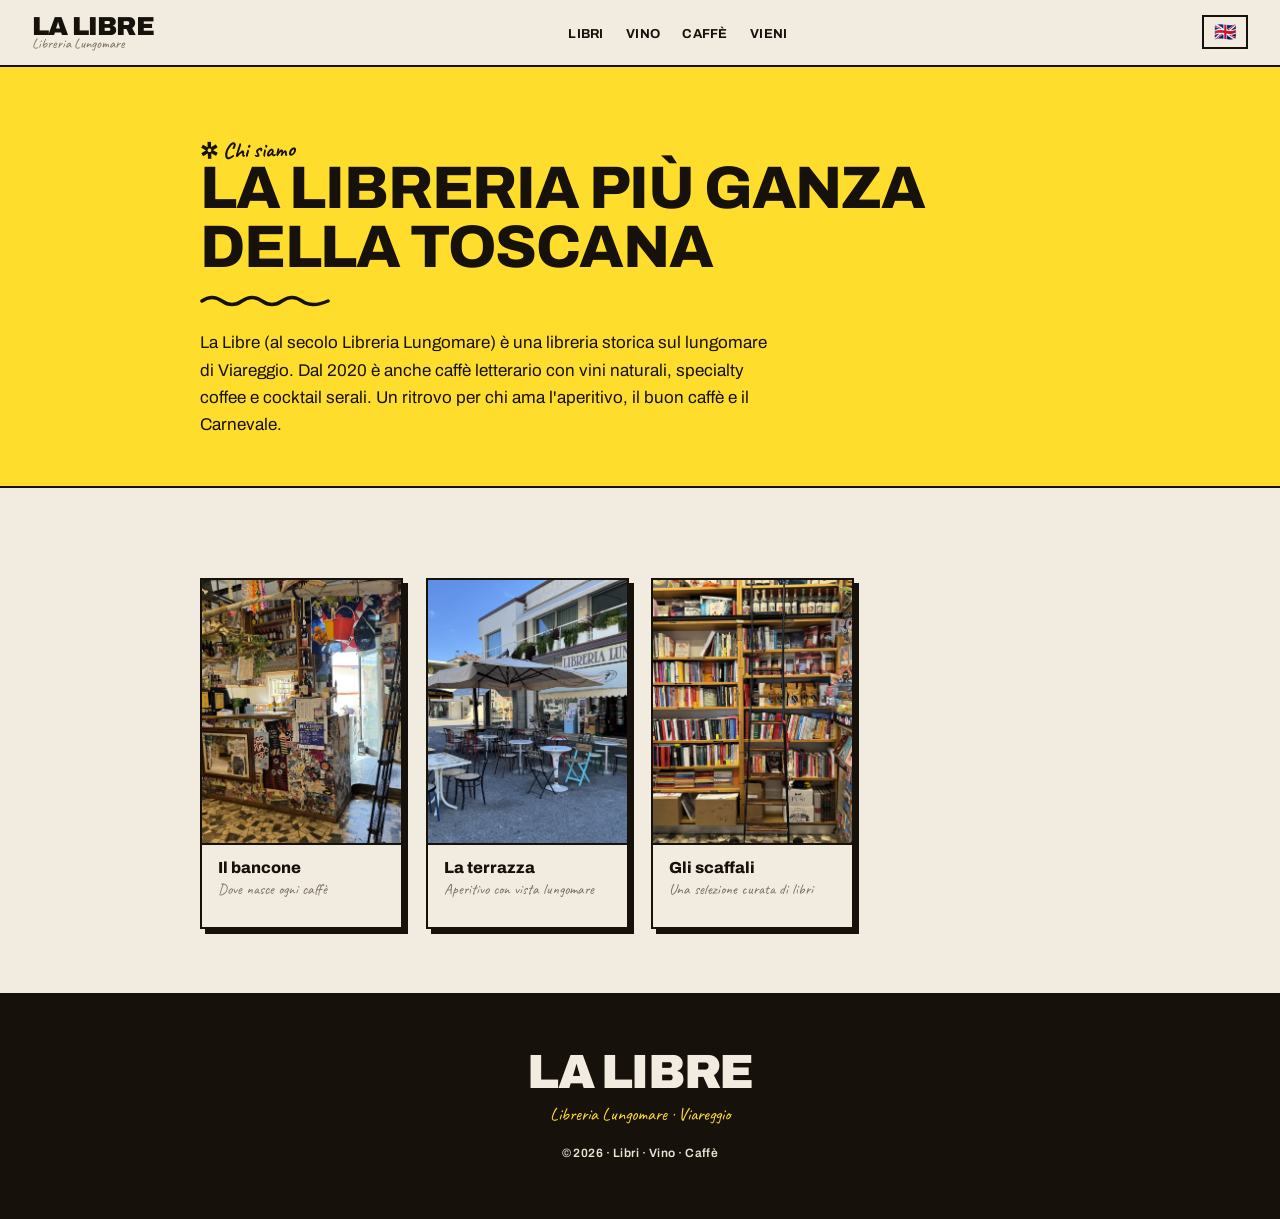
==== about.html @ 689006fd "Change style" ====
<!DOCTYPE html>
<html lang="it">
<head>
  <meta charset="UTF-8" />
  <meta name="viewport" content="width=device-width, initial-scale=1.0" />
  <title>Chi siamo — La Libre · Viareggio</title>
  <meta name="description" content="Scopri La Libre, libreria storica e caffè letterario sul lungomare di Viareggio." />
  <link rel="preconnect" href="https://fonts.googleapis.com" />
  <link rel="preconnect" href="https://fonts.gstatic.com" crossorigin />
  <link href="https://fonts.googleapis.com/css2?family=Archivo:wght@400;500;600;700;800;900&family=Caveat:wght@500;700&display=swap" rel="stylesheet" />
<link rel="stylesheet" href="lalibre.css" />
</head>
<body>

  <nav>
    <a href="index.html" class="nav-logo">
      <span class="nav-logo-main">La Libre</span>
      <span class="nav-logo-sub">Libreria Lungomare</span>
    </a>
    <ul class="nav-links">
      <li><a href="books.html" data-it="Libri" data-en="Books">Libri</a></li>
      <li><a href="wine.html" data-it="Vino" data-en="Wine">Vino</a></li>
      <li><a href="coffee.html" data-it="Caffè" data-en="Coffee">Caffè</a></li>
      <li><a href="index.html#visit" data-it="Vieni" data-en="Visit">Vieni</a></li>
    </ul>
    <div class="nav-right">
      <button class="nav-lang" id="lang-toggle" title="Switch language">🇬🇧</button>
      <button class="burger" id="burger-toggle" aria-label="Menu" aria-expanded="false">
        <span></span><span></span><span></span>
      </button>
    </div>
  </nav>

  <div class="mobile-menu" id="mobile-menu">
    <a href="books.html" data-it="Libri" data-en="Books">Libri</a>
    <a href="wine.html" data-it="Vino" data-en="Wine">Vino</a>
    <a href="coffee.html" data-it="Caffè" data-en="Coffee">Caffè</a>
    <a href="index.html#visit" data-it="Vieni" data-en="Visit">Vieni</a>
  </div>

  <div class="page-header">
    <div class="page-header-inner">
      <div class="eyebrow" data-it="Chi siamo" data-en="Who we are">Chi siamo</div>
      <h1 data-it="La libreria più ganza della Toscana" data-en="The coolest bookshop in Tuscany">La libreria più ganza della Toscana</h1>
      <div class="divider"></div>
      <p class="page-intro" data-it="La Libre (al secolo Libreria Lungomare) è una libreria storica sul lungomare di Viareggio. Dal 2020 è anche caffè letterario con vini naturali, specialty coffee e cocktail serali. Un ritrovo per chi ama l'aperitivo, il buon caffè e il Carnevale." data-en="La Libre (formally Libreria Lungomare) is a historic bookshop on the seafront of Viareggio. Since 2020 it has also become a literary café with natural wines, specialty coffee and evening cocktails. A gathering place for those who love aperitivo, good coffee and the Viareggio Carnival.">
        La Libre (al secolo Libreria Lungomare) è una libreria storica sul lungomare di Viareggio. Dal 2020 è anche caffè letterario con vini naturali, specialty coffee e cocktail serali. Un ritrovo per chi ama l'aperitivo, il buon caffè e il Carnevale.
      </p>
    </div>
  </div>

  <div class="content-section">
    <div class="content-inner">
      <div class="product-list" id="about-list"></div>
    </div>
  </div>

  <footer>
    <div class="footer-logo">La Libre</div>
    <div class="footer-sub">Libreria Lungomare · Viareggio</div>
    <p>© 2026 · Libri · Vino · Caffè</p>
  </footer>

  <script src="products.js"></script>
  <script src="site.js"></script>
  <script>
    function buildAboutList() {
      const container = document.getElementById('about-list');
      PRODUCTS.about.forEach(p => {
        const card = document.createElement('div');
        card.className = 'card';
        card.innerHTML = `
          <div class="card-img"><img loading="lazy" src="${p.foto}" alt="${p.title}" /></div>
          <div class="card-body">
            <div class="card-title">${p.title}</div>
            <div class="card-sub">${p.sub}</div>
          </div>`;
        card.addEventListener('click', () => {
          window.location.href = `detail.html?id=${p.id}&cat=about&lang=${LaLibreSite.getLang()}`;
        });
        container.appendChild(card);
      });
    }

    buildAboutList();

    const lang = LaLibreSite.getLang();
    LaLibreSite.applyTranslations(lang);
    LaLibreSite.rewriteInternalLinks(lang);
  </script>
</body>
</html>
---- lalibre.css ----
/* ───────────────────────────────────────────────────────────────
   La Libre — shared stylesheet  (Oatly-inspired skin)
   One file for every page. Change a colour here, it changes everywhere.
   All original class names are preserved so the JS keeps working.
   ─────────────────────────────────────────────────────────────── */

/* ── Reset ── */
*, *::before, *::after { box-sizing: border-box; margin: 0; padding: 0; }
img { display: block; width: 100%; object-fit: cover; }

/* ── Palette & tokens ── */
:root {
  --paper:    #f2ece0;   /* warm off-white "paper" background        */
  --paper-2:  #ece4d3;   /* slightly deeper paper for alt sections   */
  --ink:      #16110b;   /* near-black ink — borders, headlines      */
  --ink-soft: #3a3027;   /* body text                                */
  --ink-mute: #7a6f60;   /* captions, meta                           */
  --accent:   #2b3fd6;   /* loud Oatly blue — links & button hovers  */
  --marker:   #ffdd2d;   /* highlighter yellow — color-blocks & pops */
  --wa:       #25d366;   /* WhatsApp green                           */

  --border:   2.5px solid var(--ink);
  --shadow:   5px 5px 0 var(--ink);          /* hard "sticker" shadow */
  --shadow-lg: 8px 8px 0 var(--ink);

  --font-display: 'Archivo', system-ui, sans-serif;
  --font-body:    'Archivo', system-ui, sans-serif;
  --font-hand:    'Caveat', cursive;

  /* hand-drawn marker squiggle, used for .divider */
  --squiggle: url("data:image/svg+xml,%3Csvg xmlns='http://www.w3.org/2000/svg' width='130' height='14' viewBox='0 0 130 14'%3E%3Cpath d='M2 8 Q 12 1 22 8 T 42 8 T 62 8 T 82 8 T 102 8 T 128 8' fill='none' stroke='%2316110b' stroke-width='3.5' stroke-linecap='round'/%3E%3C/svg%3E");
}

/* ── Base ── */
body {
  font-family: var(--font-body);
  font-weight: 400;
  background: var(--paper);
  color: var(--ink-soft);
  line-height: 1.6;
  -webkit-font-smoothing: antialiased;
}

a { color: var(--accent); }

/* ── Headlines ── */
h1, h2, .detail-title, .footer-logo, .nav-logo-main {
  font-family: var(--font-display);
  color: var(--ink);
  font-weight: 800;
  letter-spacing: -0.02em;
  line-height: 0.98;
}

/* The marker squiggle that sits under every heading */
.divider {
  width: 130px;
  height: 14px;
  background: var(--squiggle) no-repeat left center / contain;
  margin: 1rem 0 1.4rem;
}

/* Eyebrow = scrawled hand-written note */
.eyebrow {
  font-family: var(--font-hand);
  font-size: 22px;
  font-weight: 700;
  letter-spacing: 0;
  text-transform: none;
  color: var(--accent);
  margin-bottom: 0.1rem;
  transform: rotate(-1.5deg);
}
.eyebrow::before { content: "✲ "; }

/* ── Nav ── */
nav {
  position: sticky; top: 0; z-index: 100;
  background: var(--paper);
  border-bottom: var(--border);
  padding: 0.85rem 2rem;
  display: flex; align-items: center; justify-content: space-between; gap: 1rem;
}
.nav-logo { text-decoration: none; white-space: nowrap; line-height: 1; }
.nav-logo-main {
  font-size: 26px; font-weight: 900; text-transform: uppercase;
  letter-spacing: -0.03em; display: block;
}
.nav-logo-sub {
  font-family: var(--font-hand); font-size: 14px; color: var(--ink-mute);
  letter-spacing: 0; display: block; margin-top: -2px;
}
.nav-links { display: flex; gap: 1.4rem; list-style: none; }
.nav-links a {
  font-size: 13px; color: var(--ink); text-decoration: none;
  letter-spacing: 0.02em; text-transform: uppercase; font-weight: 700;
  padding-bottom: 2px; border-bottom: 2.5px solid transparent;
  transition: border-color 0.15s, color 0.15s;
}
.nav-links a:hover, .nav-links a.active {
  color: var(--ink); border-bottom-color: var(--ink);
}
.nav-right { display: flex; align-items: center; gap: 0.75rem; }
.nav-lang {
  font-size: 18px; border: var(--border); padding: 4px 10px; border-radius: 0;
  cursor: pointer; background: var(--paper); white-space: nowrap;
  transition: background 0.15s;
}
.nav-lang:hover { background: var(--marker); }

.burger {
  display: none; flex-direction: column; justify-content: center; gap: 5px;
  width: 38px; height: 38px; background: var(--paper);
  border: var(--border); border-radius: 0; cursor: pointer; padding: 0;
}
.burger span {
  display: block; width: 18px; height: 2.5px; background: var(--ink);
  margin: 0 auto; transition: transform 0.25s, opacity 0.25s;
}
.burger.open span:nth-child(1) { transform: translateY(7.5px) rotate(45deg); }
.burger.open span:nth-child(2) { opacity: 0; }
.burger.open span:nth-child(3) { transform: translateY(-7.5px) rotate(-45deg); }

.mobile-menu {
  display: none; flex-direction: column; background: var(--marker);
  border-bottom: var(--border); overflow: hidden; max-height: 0;
  transition: max-height 0.3s ease;
}
.mobile-menu.open { max-height: 320px; }
.mobile-menu a {
  padding: 0.95rem 1.2rem; font-size: 15px; font-weight: 700;
  letter-spacing: 0.02em; text-transform: uppercase; color: var(--ink);
  text-decoration: none; border-bottom: 2.5px solid var(--ink);
}
.mobile-menu a:last-child { border-bottom: none; }

/* ── Buttons (shared look) ── */
.btn, .see-all, .see-all-top, .wa-btn, .back-link {
  display: inline-flex; align-items: center; gap: 0.4rem;
  font-family: var(--font-display); font-weight: 800;
  text-transform: uppercase; letter-spacing: 0.01em; text-decoration: none;
  border: var(--border); border-radius: 0; cursor: pointer;
  transition: transform 0.12s, box-shadow 0.12s, background 0.15s, color 0.15s;
}

/* Primary call to action */
.btn {
  background: var(--ink); color: var(--paper);
  font-size: 14px; padding: 0.85rem 1.9rem; box-shadow: var(--shadow);
}
.btn:hover {
  background: var(--accent); color: #fff;
  transform: translate(-2px,-2px); box-shadow: var(--shadow-lg);
}

/* "See all" links rendered as outlined chips */
.see-all, .see-all-top, .back-link {
  background: var(--paper); color: var(--ink);
  font-size: 12px; padding: 0.55rem 1rem;
}
.see-all:hover, .see-all-top:hover, .back-link:hover {
  background: var(--marker); transform: translate(-1px,-1px);
}
.see-all { margin-top: 1.6rem; }
.section-head .see-all-top { margin-top: 0.2rem; }

/* WhatsApp pill on cards */
.wa-btn {
  background: var(--paper); color: var(--ink);
  font-size: 11px; padding: 0.45rem 0.8rem; white-space: nowrap;
}
.wa-btn svg { flex-shrink: 0; }
.wa-btn:hover { background: var(--wa); color: var(--ink); transform: translate(-1px,-1px); }

/* ── Hero (home) ── */
.hero {
  background: var(--paper);
  border-bottom: var(--border);
  padding: 3.5rem 2rem 4rem;
  display: flex; flex-direction: column; align-items: center; text-align: center;
}
.hero-img {
  width: 100%; max-width: 880px; height: 340px;
  border: var(--border); box-shadow: var(--shadow-lg);
  overflow: hidden; margin-bottom: 2.5rem;
  display: flex; align-items: center; justify-content: center;
  color: var(--ink-mute); font-size: 12px; background: var(--paper-2);
}
.hero-img img { width: 100%; height: 100%; object-fit: cover; }
.hero h1 {
  font-size: clamp(38px, 8vw, 78px);
  max-width: 14ch; margin-bottom: 1.6rem;
  text-transform: uppercase;
}
/* highlighter swipe behind the headline */
.hero h1 { 
  display: inline-block;
  background: linear-gradient(var(--marker), var(--marker)) no-repeat;
  background-size: 100% 0.42em; background-position: 0 88%;
  padding: 0 0.15em;
}
.hero p {
  font-size: 17px; color: var(--ink-soft); max-width: 480px;
  line-height: 1.6; margin-bottom: 2rem;
}

/* ── Sections (home) ── */
section {
  padding: 4rem 2rem;
  border-bottom: var(--border);
}
section:nth-child(even) { background: var(--paper-2); }
.section-inner { max-width: 880px; margin: 0 auto; }
h2 { font-size: clamp(26px, 4.5vw, 44px); margin-bottom: 0.4rem; }
.section-body { font-size: 16px; color: var(--ink-soft); line-height: 1.7; max-width: 560px; }
.section-head { display: flex; align-items: flex-start; justify-content: space-between; gap: 1rem; }

/* ── Page header (sub-pages) — bold yellow color-block ── */
.page-header {
  background: var(--marker);
  border-bottom: var(--border);
  padding: 3.5rem 2rem 3rem;
}
.page-header-inner { max-width: 880px; margin: 0 auto; }
.page-header .eyebrow { color: var(--ink); }
.page-header h1 { font-size: clamp(34px, 6vw, 60px); text-transform: uppercase; margin-bottom: 0.4rem; }
.page-header .divider { /* squiggle reads fine on yellow */ }
.page-intro { font-size: 17px; color: var(--ink); line-height: 1.6; max-width: 580px; }

/* ── Listing wrappers ── */
.content-section, .list-section { padding: 4rem 2rem; }
.content-inner, .list-inner { max-width: 880px; margin: 0 auto; }
.cards, .product-list {
  display: grid; gap: 1.4rem; margin-top: 1.6rem;
  grid-template-columns: repeat(auto-fill, minmax(200px, 1fr));
}
.cards { grid-template-columns: repeat(auto-fit, minmax(180px, 1fr)); }

/* ── Cards ── */
.card {
  background: var(--paper); border: var(--border); border-radius: 0;
  overflow: hidden; cursor: pointer; text-decoration: none; color: inherit;
  display: block; box-shadow: var(--shadow);
  transition: transform 0.14s, box-shadow 0.14s;
}
section:nth-child(even) .card { background: var(--paper); }
.card:hover { transform: translate(-3px,-3px); box-shadow: var(--shadow-lg); }
.card-img { background: var(--paper-2); aspect-ratio: 3/4; overflow: hidden; border-bottom: var(--border); }
.card-img img { width: 100%; height: 100%; object-fit: cover; transition: transform 0.3s; }
.card:hover .card-img img { transform: scale(1.04); }
.card-body { padding: 0.9rem 1rem 1.1rem; }
.card-title { font-family: var(--font-display); font-weight: 800; font-size: 16px; color: var(--ink); line-height: 1.05; margin-bottom: 0.3rem; }
.card-sub { font-family: var(--font-hand); font-size: 15px; color: var(--ink-mute); line-height: 1.15; margin-bottom: 0.7rem; }

/* ── Visit (home) ── */
.info-grid { display: grid; grid-template-columns: 1fr 1fr; gap: 1.4rem; margin-top: 1.6rem; }
.info-item { font-size: 15px; color: var(--ink-soft); }
.info-item a { color: var(--ink); text-decoration: none; border-bottom: 2px solid var(--marker); }
.info-label {
  display: block; font-family: var(--font-hand); font-size: 16px;
  letter-spacing: 0; text-transform: none; color: var(--accent);
  margin-bottom: 0.15rem; font-weight: 700;
}
iframe { border: var(--border) !important; border-radius: 0 !important; box-shadow: var(--shadow); }

/* ── Detail page ── */
.breadcrumb { padding: 1.2rem 2rem; max-width: 880px; margin: 0 auto; font-size: 13px; color: var(--ink-mute); font-weight: 600; }
.breadcrumb a { color: var(--ink-mute); text-decoration: none; }
.breadcrumb a:hover { color: var(--accent); }
.breadcrumb span { margin: 0 0.45rem; }

.detail-wrap {
  max-width: 880px; margin: 0 auto; padding: 1.5rem 2rem 5rem;
  display: grid; grid-template-columns: 340px 1fr; gap: 3rem; align-items: start;
}
.detail-img-wrap { border: var(--border); box-shadow: var(--shadow-lg); border-radius: 0; overflow: hidden; aspect-ratio: 3/4; background: var(--paper-2); }
.detail-img-wrap img { width: 100%; height: 100%; object-fit: cover; }
.detail-title { font-size: clamp(30px, 4vw, 44px); margin-bottom: 0.5rem; }
.detail-meta { font-family: var(--font-hand); font-size: 17px; color: var(--ink-mute); line-height: 1.2; }
.detail-price { font-family: var(--font-display); font-weight: 800; font-size: 26px; color: var(--ink); margin: 1rem 0 0.25rem; }
.detail-desc { font-size: 16px; color: var(--ink-soft); line-height: 1.75; max-width: 500px; margin-bottom: 2rem; }

.wa-cta {
  display: inline-flex; align-items: center; gap: 0.6rem;
  background: var(--wa); color: var(--ink);
  font-family: var(--font-display); font-size: 15px; font-weight: 800;
  text-transform: uppercase; letter-spacing: 0.01em;
  padding: 0.85rem 1.7rem; border: var(--border); border-radius: 0;
  box-shadow: var(--shadow); text-decoration: none;
  transition: transform 0.12s, box-shadow 0.12s;
}
.wa-cta:hover { transform: translate(-2px,-2px); box-shadow: var(--shadow-lg); }
.wa-cta svg { flex-shrink: 0; }
.wa-note { font-family: var(--font-hand); font-size: 16px; color: var(--ink-mute); margin-top: 0.7rem; }
.back-link { margin-top: 2.5rem; }

.not-found { text-align: center; padding: 6rem 2rem; }
.not-found h2 { font-size: 34px; margin-bottom: 1rem; }
.not-found p { font-size: 16px; color: var(--ink-soft); }

/* ── Footer ── */
footer { background: var(--ink); padding: 3.5rem 2rem; text-align: center; }
.footer-logo { font-size: 48px; font-weight: 900; text-transform: uppercase; color: var(--paper); margin-bottom: 0.25rem; letter-spacing: -0.03em; }
.footer-sub { font-family: var(--font-hand); font-size: 18px; color: var(--marker); margin-bottom: 0.9rem; }
footer p { font-size: 12px; color: var(--paper-2); letter-spacing: 0.04em; font-weight: 600; }

/* ── Responsive ── */
@media (max-width: 768px) {
  .detail-wrap { grid-template-columns: 1fr; gap: 1.8rem; }
  .detail-img-wrap { max-width: 300px; }
}
@media (max-width: 640px) {
  nav { padding: 0.75rem 1.2rem; }
  .nav-links { display: none; }
  .burger { display: flex; }
  .mobile-menu { display: flex; }
  .hero { padding: 2.5rem 1.2rem 3rem; }
  section, .page-header, .content-section, .list-section { padding-left: 1.2rem; padding-right: 1.2rem; }
  section { padding-top: 2.8rem; padding-bottom: 2.8rem; }
  .section-head { flex-direction: column; gap: 0.6rem; }
  .info-grid { grid-template-columns: 1fr; }
  .cards, .product-list { grid-template-columns: repeat(2, 1fr); gap: 0.9rem; }
  .breadcrumb { padding: 1rem 1.2rem; }
  .footer-logo { font-size: 36px; }
}

/* ── Reduced motion ── */
@media (prefers-reduced-motion: reduce) { * { transition: none !important; } }
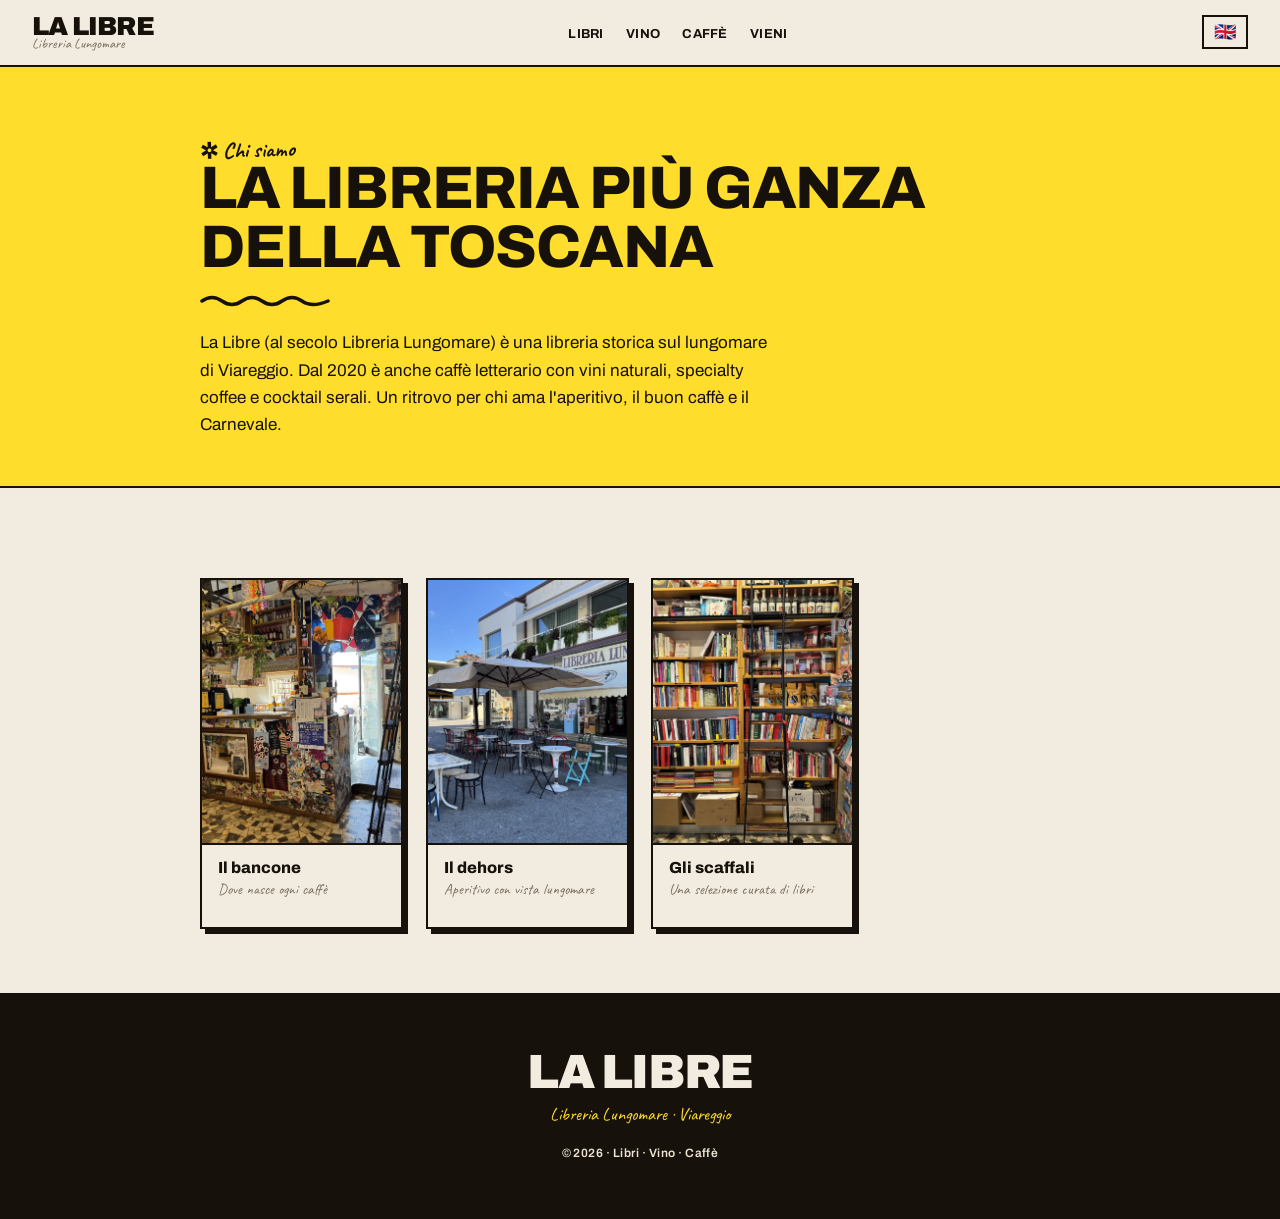
==== commit abf5ea27: "Reduce text" ====
--- a/about.html
+++ b/about.html
@@ -3,7 +3,7 @@
 <head>
   <meta charset="UTF-8" />
   <meta name="viewport" content="width=device-width, initial-scale=1.0" />
-  <title>Chi siamo — La Libre · Viareggio</title>
+  <title>Chi siamo. La Libre · Viareggio</title>
   <meta name="description" content="Scopri La Libre, libreria storica e caffè letterario sul lungomare di Viareggio." />
   <link rel="preconnect" href="https://fonts.googleapis.com" />
   <link rel="preconnect" href="https://fonts.gstatic.com" crossorigin />
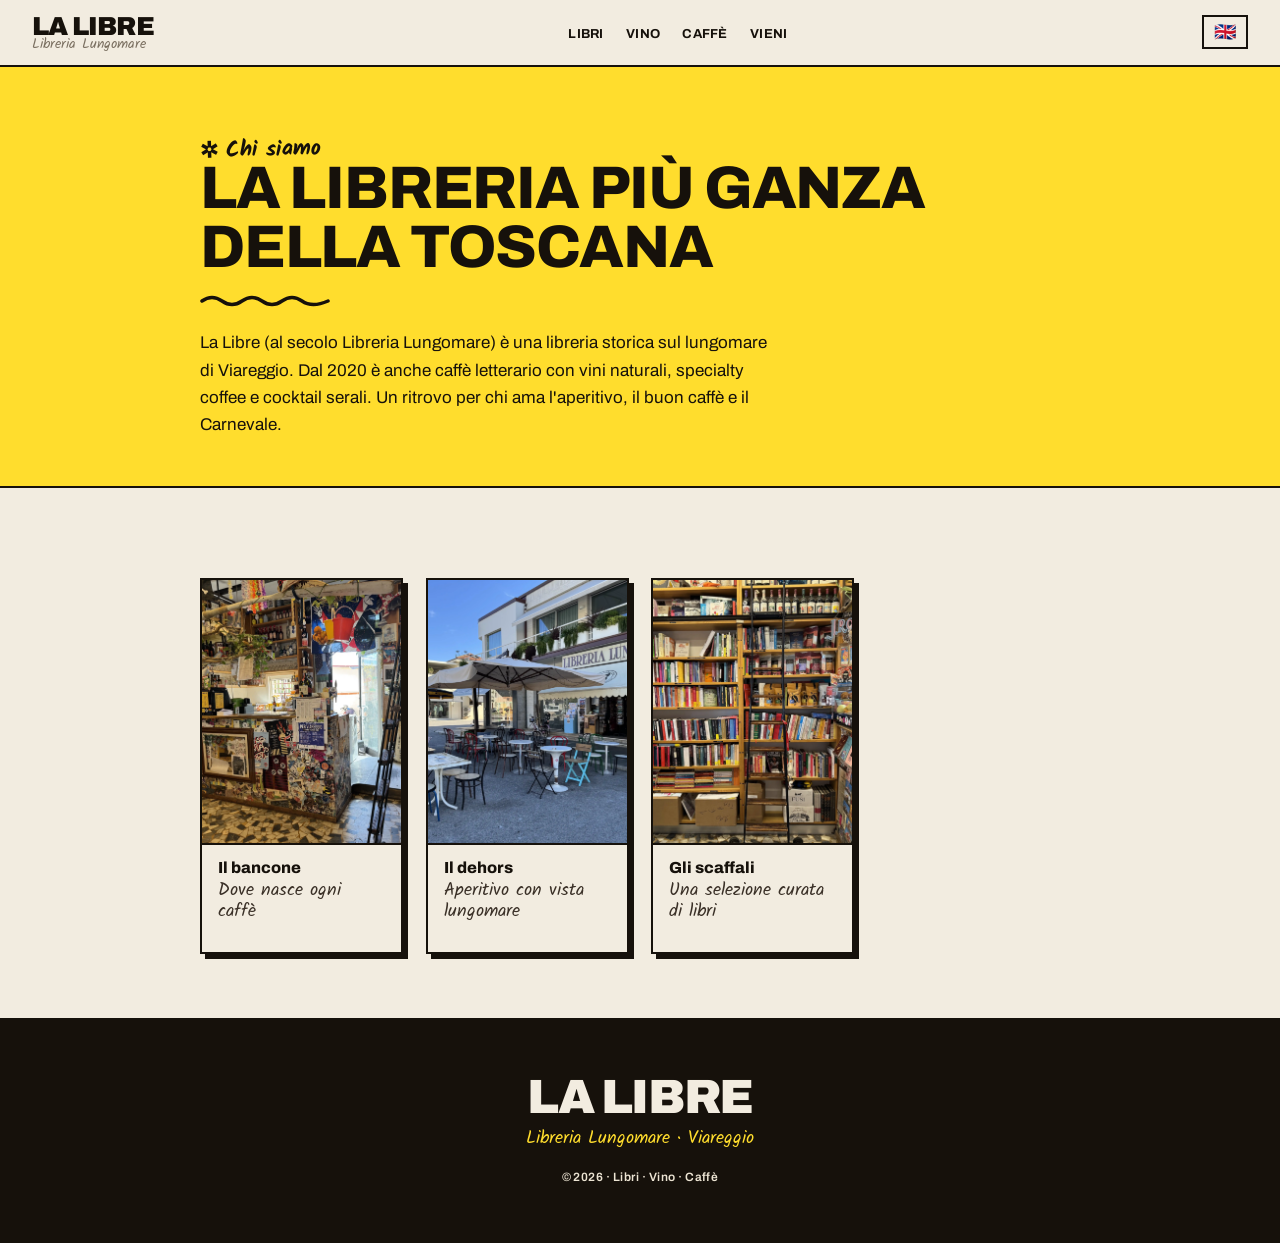
==== commit ce0caa06: "Replace Caveat with Kalam for Oatly-style hand-lettered typography Co-Authored-By: Claude Sonnet 4.6" ====
--- a/about.html
+++ b/about.html
@@ -7,7 +7,7 @@
   <meta name="description" content="Scopri La Libre, libreria storica e caffè letterario sul lungomare di Viareggio." />
   <link rel="preconnect" href="https://fonts.googleapis.com" />
   <link rel="preconnect" href="https://fonts.gstatic.com" crossorigin />
-  <link href="https://fonts.googleapis.com/css2?family=Archivo:wght@400;500;600;700;800;900&family=Caveat:wght@500;700&display=swap" rel="stylesheet" />
+  <link href="https://fonts.googleapis.com/css2?family=Archivo:wght@400;500;600;700;800;900&family=Kalam:wght@400;700&display=swap" rel="stylesheet" />
 <link rel="stylesheet" href="lalibre.css" />
 </head>
 <body>
--- a/lalibre.css
+++ b/lalibre.css
@@ -25,7 +25,7 @@
 
   --font-display: 'Archivo', system-ui, sans-serif;
   --font-body:    'Archivo', system-ui, sans-serif;
-  --font-hand:    'Caveat', cursive;
+  --font-hand:    'Kalam', cursive;
 
   /* hand-drawn marker squiggle, used for .divider */
   --squiggle: url("data:image/svg+xml,%3Csvg xmlns='http://www.w3.org/2000/svg' width='130' height='14' viewBox='0 0 130 14'%3E%3Cpath d='M2 8 Q 12 1 22 8 T 42 8 T 62 8 T 82 8 T 102 8 T 128 8' fill='none' stroke='%2316110b' stroke-width='3.5' stroke-linecap='round'/%3E%3C/svg%3E");
@@ -250,14 +250,14 @@
 .card:hover .card-img img { transform: scale(1.04); }
 .card-body { padding: 0.9rem 1rem 1.1rem; }
 .card-title { font-family: var(--font-display); font-weight: 800; font-size: 16px; color: var(--ink); line-height: 1.05; margin-bottom: 0.3rem; }
-.card-sub { font-family: var(--font-hand); font-size: 15px; color: var(--ink-mute); line-height: 1.15; margin-bottom: 0.7rem; }
+.card-sub { font-family: var(--font-hand); font-size: 18px; color: var(--ink-soft); line-height: 1.15; margin-bottom: 0.7rem; }
 
 /* ── Visit (home) ── */
 .info-grid { display: grid; grid-template-columns: 1fr 1fr; gap: 1.4rem; margin-top: 1.6rem; }
 .info-item { font-size: 15px; color: var(--ink-soft); }
 .info-item a { color: var(--ink); text-decoration: none; border-bottom: 2px solid var(--marker); }
 .info-label {
-  display: block; font-family: var(--font-hand); font-size: 16px;
+  display: block; font-family: var(--font-hand); font-size: 22px;
   letter-spacing: 0; text-transform: none; color: var(--accent);
   margin-bottom: 0.15rem; font-weight: 700;
 }
@@ -276,7 +276,7 @@
 .detail-img-wrap { border: var(--border); box-shadow: var(--shadow-lg); border-radius: 0; overflow: hidden; aspect-ratio: 3/4; background: var(--paper-2); }
 .detail-img-wrap img { width: 100%; height: 100%; object-fit: cover; }
 .detail-title { font-size: clamp(30px, 4vw, 44px); margin-bottom: 0.5rem; }
-.detail-meta { font-family: var(--font-hand); font-size: 17px; color: var(--ink-mute); line-height: 1.2; }
+.detail-meta { font-family: var(--font-hand); font-size: 20px; color: var(--ink-soft); line-height: 1.2; }
 .detail-price { font-family: var(--font-display); font-weight: 800; font-size: 26px; color: var(--ink); margin: 1rem 0 0.25rem; }
 .detail-desc { font-size: 16px; color: var(--ink-soft); line-height: 1.75; max-width: 500px; margin-bottom: 2rem; }
 
@@ -303,6 +303,32 @@
 .footer-logo { font-size: 48px; font-weight: 900; text-transform: uppercase; color: var(--paper); margin-bottom: 0.25rem; letter-spacing: -0.03em; }
 .footer-sub { font-family: var(--font-hand); font-size: 18px; color: var(--marker); margin-bottom: 0.9rem; }
 footer p { font-size: 12px; color: var(--paper-2); letter-spacing: 0.04em; font-weight: 600; }
+
+/* ── Footer social icons ── */
+.footer-social {
+  display: flex;
+  justify-content: center;
+  gap: 1rem;
+  margin-bottom: 1rem;
+}
+.footer-social a {
+  display: flex;
+  align-items: center;
+  justify-content: center;
+  width: 44px;
+  height: 44px;
+  background: var(--paper);
+  color: var(--ink);
+  border: var(--border);
+  box-shadow: 3px 3px 0 var(--paper-2);
+  transition: transform 0.12s, box-shadow 0.12s, background 0.15s;
+}
+.footer-social a svg { width: 20px; height: 20px; }
+.footer-social a:hover {
+  background: var(--marker);
+  transform: translate(-2px, -2px);
+  box-shadow: 5px 5px 0 var(--paper-2);
+}
 
 /* ── Responsive ── */
 @media (max-width: 768px) {
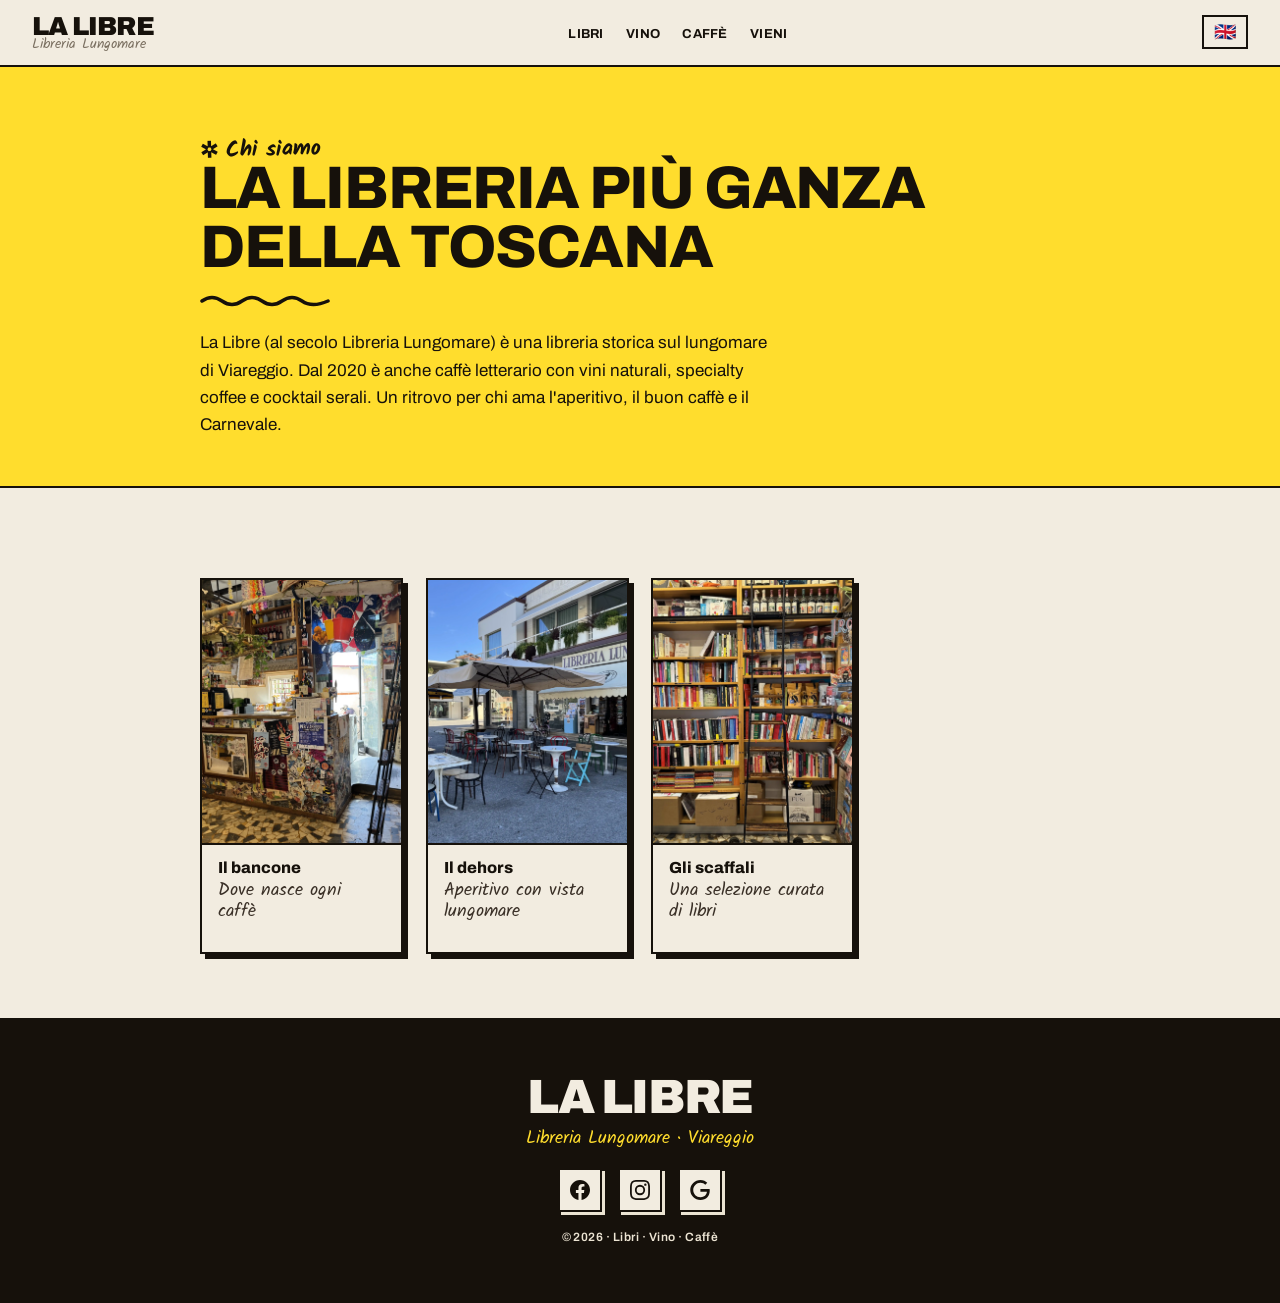
==== commit a12b30d6: "Add Facebook, Instagram and Google links to footer Co-Authored-By: Claude Sonnet 4.6 <noreply@anthro" ====
--- a/about.html
+++ b/about.html
@@ -58,6 +58,17 @@
   <footer>
     <div class="footer-logo">La Libre</div>
     <div class="footer-sub">Libreria Lungomare · Viareggio</div>
+    <div class="footer-social">
+      <a href="https://www.facebook.com/Civaicaffe/?locale=it_IT" target="_blank" rel="noopener" aria-label="Facebook">
+        <svg xmlns="http://www.w3.org/2000/svg" viewBox="0 0 24 24" fill="currentColor"><path d="M24 12.073c0-6.627-5.373-12-12-12s-12 5.373-12 12c0 5.99 4.388 10.954 10.125 11.854v-8.385H7.078v-3.47h3.047V9.43c0-3.007 1.792-4.669 4.533-4.669 1.312 0 2.686.235 2.686.235v2.953H15.83c-1.491 0-1.956.925-1.956 1.874v2.25h3.328l-.532 3.47h-2.796v8.385C19.612 23.027 24 18.062 24 12.073z"/></svg>
+      </a>
+      <a href="https://www.instagram.com/CIVAI_ALLA_LIBRE" target="_blank" rel="noopener" aria-label="Instagram">
+        <svg xmlns="http://www.w3.org/2000/svg" viewBox="0 0 24 24" fill="currentColor"><path d="M12 2.163c3.204 0 3.584.012 4.85.07 3.252.148 4.771 1.691 4.919 4.919.058 1.265.069 1.645.069 4.849 0 3.205-.012 3.584-.069 4.849-.149 3.225-1.664 4.771-4.919 4.919-1.266.058-1.644.07-4.85.07-3.204 0-3.584-.012-4.849-.07-3.26-.149-4.771-1.699-4.919-4.92-.058-1.265-.07-1.644-.07-4.849 0-3.204.013-3.583.07-4.849.149-3.227 1.664-4.771 4.919-4.919 1.266-.057 1.645-.069 4.849-.069zM12 0C8.741 0 8.333.014 7.053.072 2.695.272.273 2.69.073 7.052.014 8.333 0 8.741 0 12c0 3.259.014 3.668.072 4.948.2 4.358 2.618 6.78 6.98 6.98C8.333 23.986 8.741 24 12 24c3.259 0 3.668-.014 4.948-.072 4.354-.2 6.782-2.618 6.979-6.98.059-1.28.073-1.689.073-4.948 0-3.259-.014-3.667-.072-4.947-.196-4.354-2.617-6.78-6.979-6.98C15.668.014 15.259 0 12 0zm0 5.838a6.162 6.162 0 1 0 0 12.324 6.162 6.162 0 0 0 0-12.324zM12 16a4 4 0 1 1 0-8 4 4 0 0 1 0 8zm6.406-11.845a1.44 1.44 0 1 0 0 2.881 1.44 1.44 0 0 0 0-2.881z"/></svg>
+      </a>
+      <a href="https://www.google.com/searchviewer/10?svid=CAwSHRIbCgNwdnESFENnMHZaeTh4TVdaek5qWjZNMjVuGAo" target="_blank" rel="noopener" aria-label="Google">
+        <svg xmlns="http://www.w3.org/2000/svg" viewBox="0 0 24 24" fill="currentColor"><path d="M12.48 10.92v3.28h7.84c-.24 1.84-.853 3.187-1.787 4.133-1.147 1.147-2.933 2.4-6.053 2.4-4.827 0-8.6-3.893-8.6-8.72s3.773-8.72 8.6-8.72c2.6 0 4.507 1.027 5.907 2.347l2.307-2.307C18.747 1.44 16.133 0 12.48 0 5.867 0 .307 5.387.307 12s5.56 12 12.173 12c3.573 0 6.267-1.173 8.373-3.36 2.16-2.16 2.84-5.213 2.84-7.667 0-.76-.053-1.467-.173-2.053H12.48z"/></svg>
+      </a>
+    </div>
     <p>© 2026 · Libri · Vino · Caffè</p>
   </footer>
 
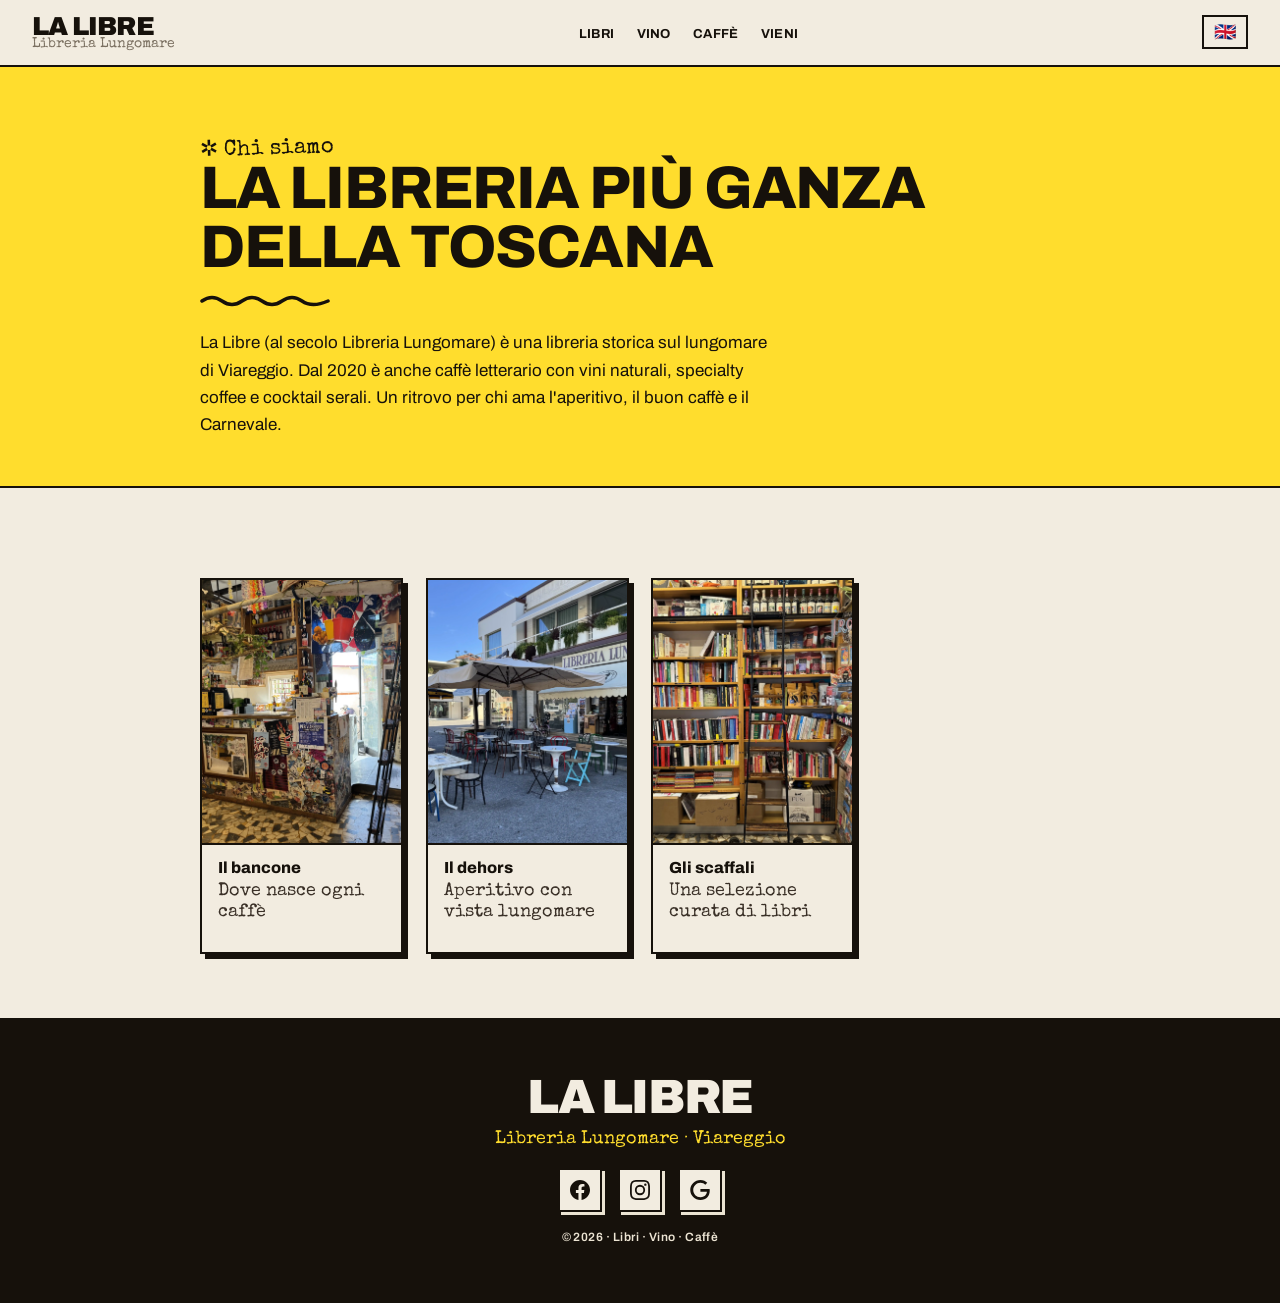
==== commit bb13c46c: "Switch hand font to Special Elite (free typewriter alternative) Co-Authored-By: Claude Sonnet 4.6 <n" ====
--- a/about.html
+++ b/about.html
@@ -7,7 +7,7 @@
   <meta name="description" content="Scopri La Libre, libreria storica e caffè letterario sul lungomare di Viareggio." />
   <link rel="preconnect" href="https://fonts.googleapis.com" />
   <link rel="preconnect" href="https://fonts.gstatic.com" crossorigin />
-  <link href="https://fonts.googleapis.com/css2?family=Archivo:wght@400;500;600;700;800;900&family=Kalam:wght@400;700&display=swap" rel="stylesheet" />
+  <link href="https://fonts.googleapis.com/css2?family=Archivo:wght@400;500;600;700;800;900&family=Special+Elite&display=swap" rel="stylesheet" />
 <link rel="stylesheet" href="lalibre.css" />
 </head>
 <body>
--- a/lalibre.css
+++ b/lalibre.css
@@ -25,7 +25,7 @@
 
   --font-display: 'Archivo', system-ui, sans-serif;
   --font-body:    'Archivo', system-ui, sans-serif;
-  --font-hand:    'Kalam', cursive;
+  --font-hand:    'Special Elite', cursive;
 
   /* hand-drawn marker squiggle, used for .divider */
   --squiggle: url("data:image/svg+xml,%3Csvg xmlns='http://www.w3.org/2000/svg' width='130' height='14' viewBox='0 0 130 14'%3E%3Cpath d='M2 8 Q 12 1 22 8 T 42 8 T 62 8 T 82 8 T 102 8 T 128 8' fill='none' stroke='%2316110b' stroke-width='3.5' stroke-linecap='round'/%3E%3C/svg%3E");
@@ -64,7 +64,7 @@
 .eyebrow {
   font-family: var(--font-hand);
   font-size: 22px;
-  font-weight: 700;
+  font-weight: 400;
   letter-spacing: 0;
   text-transform: none;
   color: var(--accent);
@@ -259,7 +259,7 @@
 .info-label {
   display: block; font-family: var(--font-hand); font-size: 22px;
   letter-spacing: 0; text-transform: none; color: var(--accent);
-  margin-bottom: 0.15rem; font-weight: 700;
+  margin-bottom: 0.15rem; font-weight: 400;
 }
 iframe { border: var(--border) !important; border-radius: 0 !important; box-shadow: var(--shadow); }
 
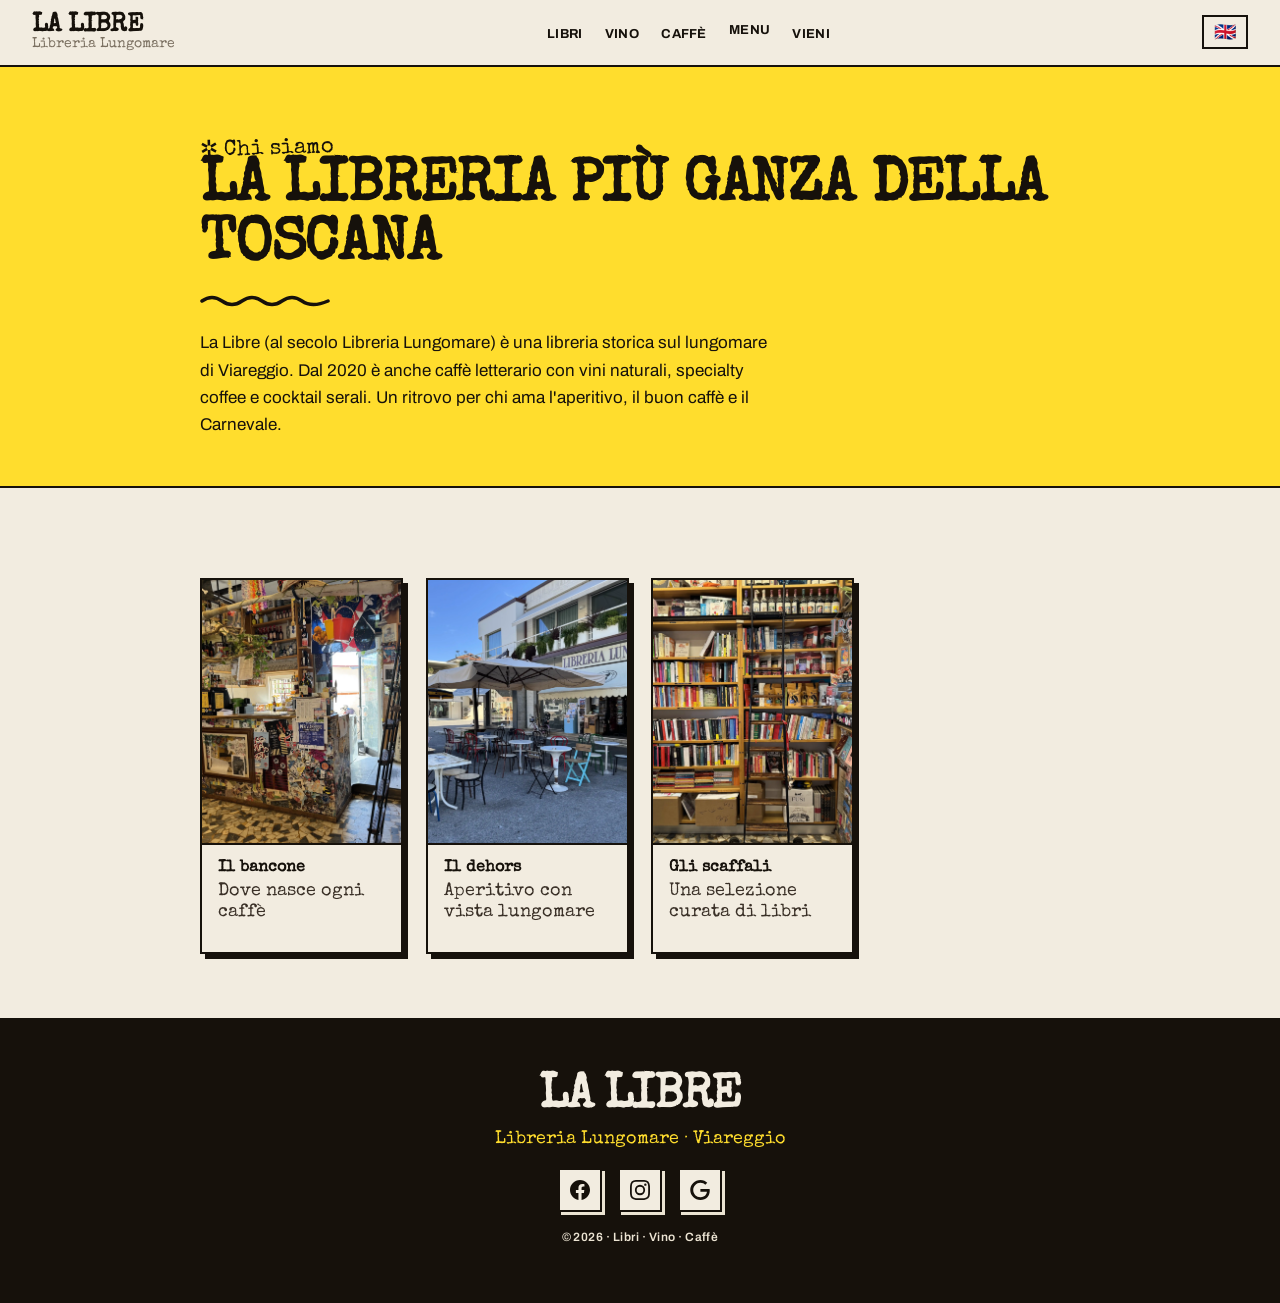
==== commit 1f86f874: "Menu in all tabs" ====
--- a/about.html
+++ b/about.html
@@ -21,6 +21,7 @@
       <li><a href="books.html" data-it="Libri" data-en="Books">Libri</a></li>
       <li><a href="wine.html" data-it="Vino" data-en="Wine">Vino</a></li>
       <li><a href="coffee.html" data-it="Caffè" data-en="Coffee">Caffè</a></li>
+      <a href="menu.html" data-it="Menu" data-en="Menu">Menu</a>
       <li><a href="index.html#visit" data-it="Vieni" data-en="Visit">Vieni</a></li>
     </ul>
     <div class="nav-right">
--- a/lalibre.css
+++ b/lalibre.css
@@ -23,7 +23,7 @@
   --shadow:   5px 5px 0 var(--ink);          /* hard "sticker" shadow */
   --shadow-lg: 8px 8px 0 var(--ink);
 
-  --font-display: 'Archivo', system-ui, sans-serif;
+  --font-display: 'Special Elite', cursive;
   --font-body:    'Archivo', system-ui, sans-serif;
   --font-hand:    'Special Elite', cursive;
 
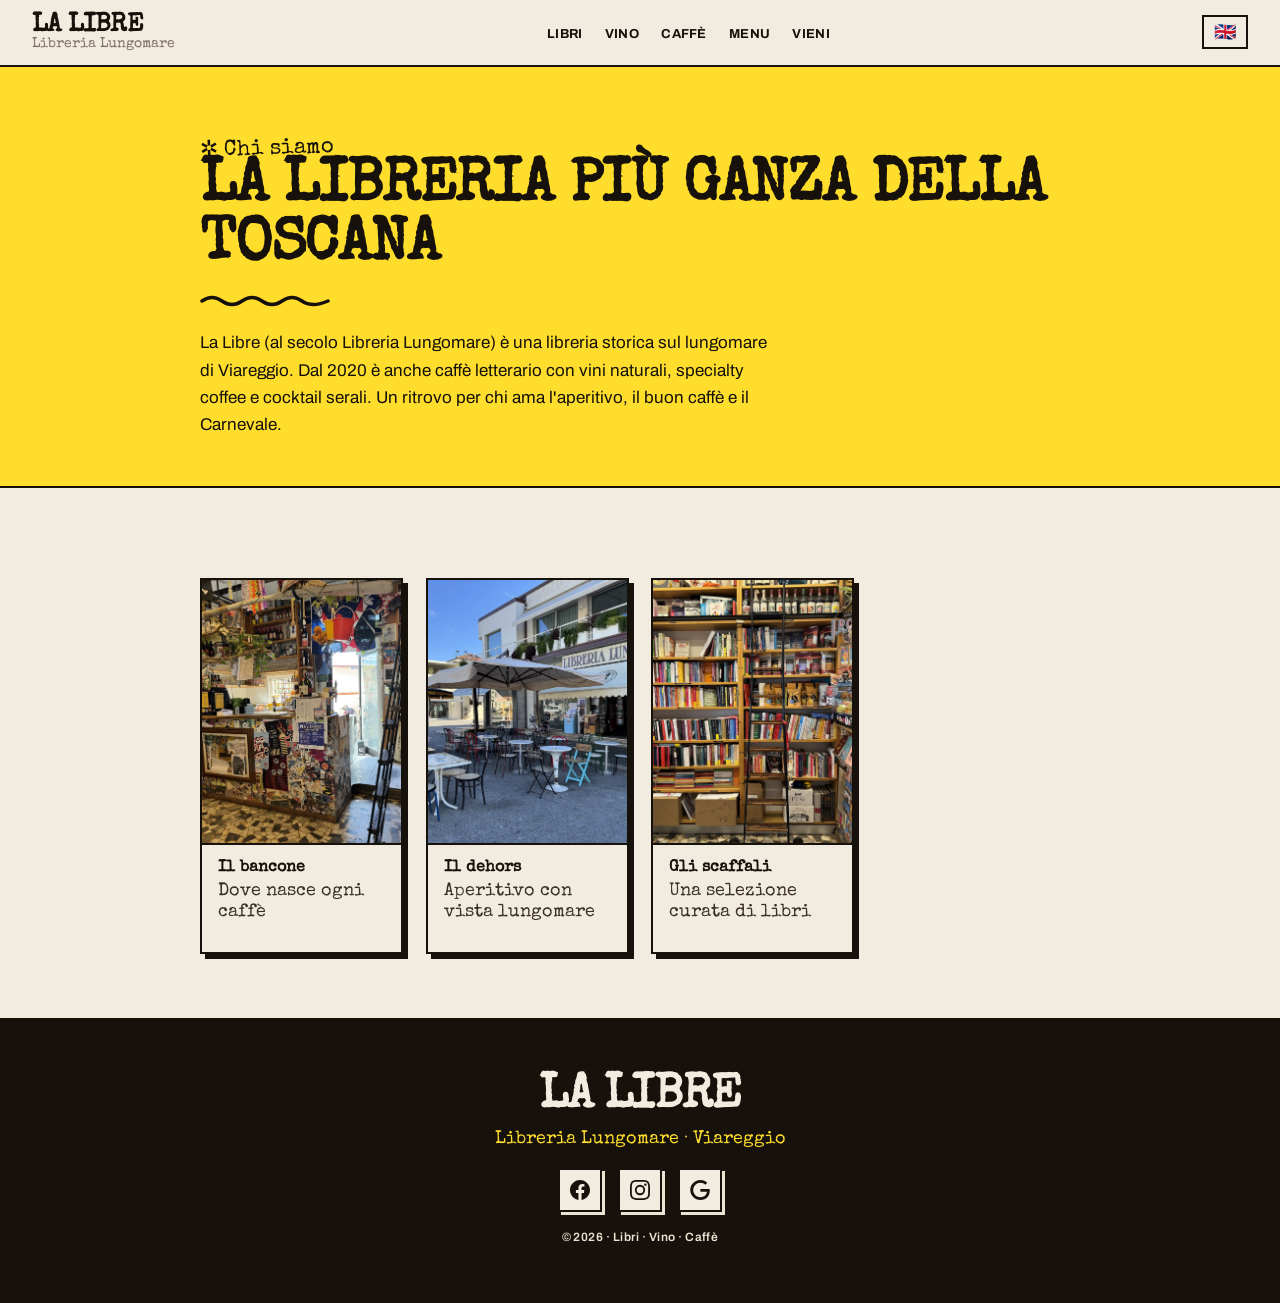
==== commit c7c1a2de: "Style of Menu" ====
--- a/about.html
+++ b/about.html
@@ -21,7 +21,7 @@
       <li><a href="books.html" data-it="Libri" data-en="Books">Libri</a></li>
       <li><a href="wine.html" data-it="Vino" data-en="Wine">Vino</a></li>
       <li><a href="coffee.html" data-it="Caffè" data-en="Coffee">Caffè</a></li>
-      <a href="menu.html" data-it="Menu" data-en="Menu">Menu</a>
+      <li><a href="menu.html" data-it="Menu" data-en="Menu">Menu</a></li>
       <li><a href="index.html#visit" data-it="Vieni" data-en="Visit">Vieni</a></li>
     </ul>
     <div class="nav-right">
